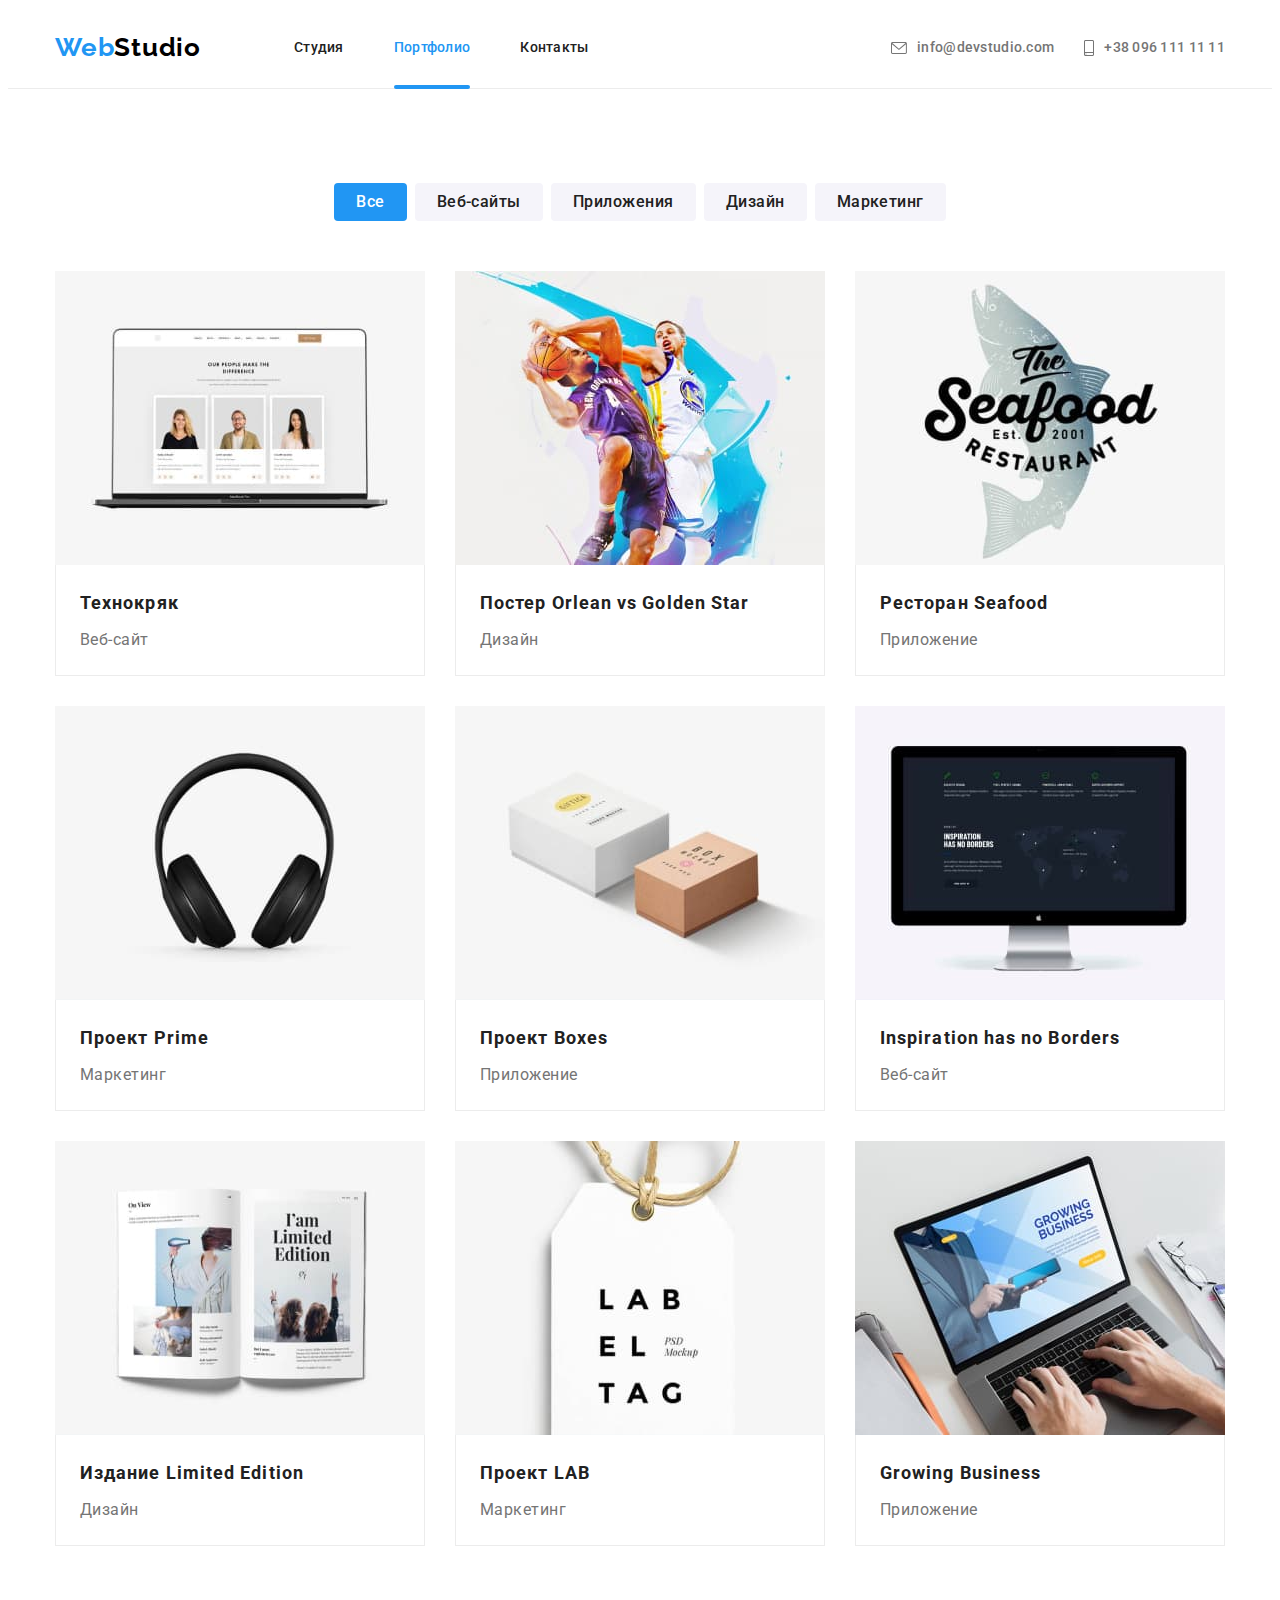
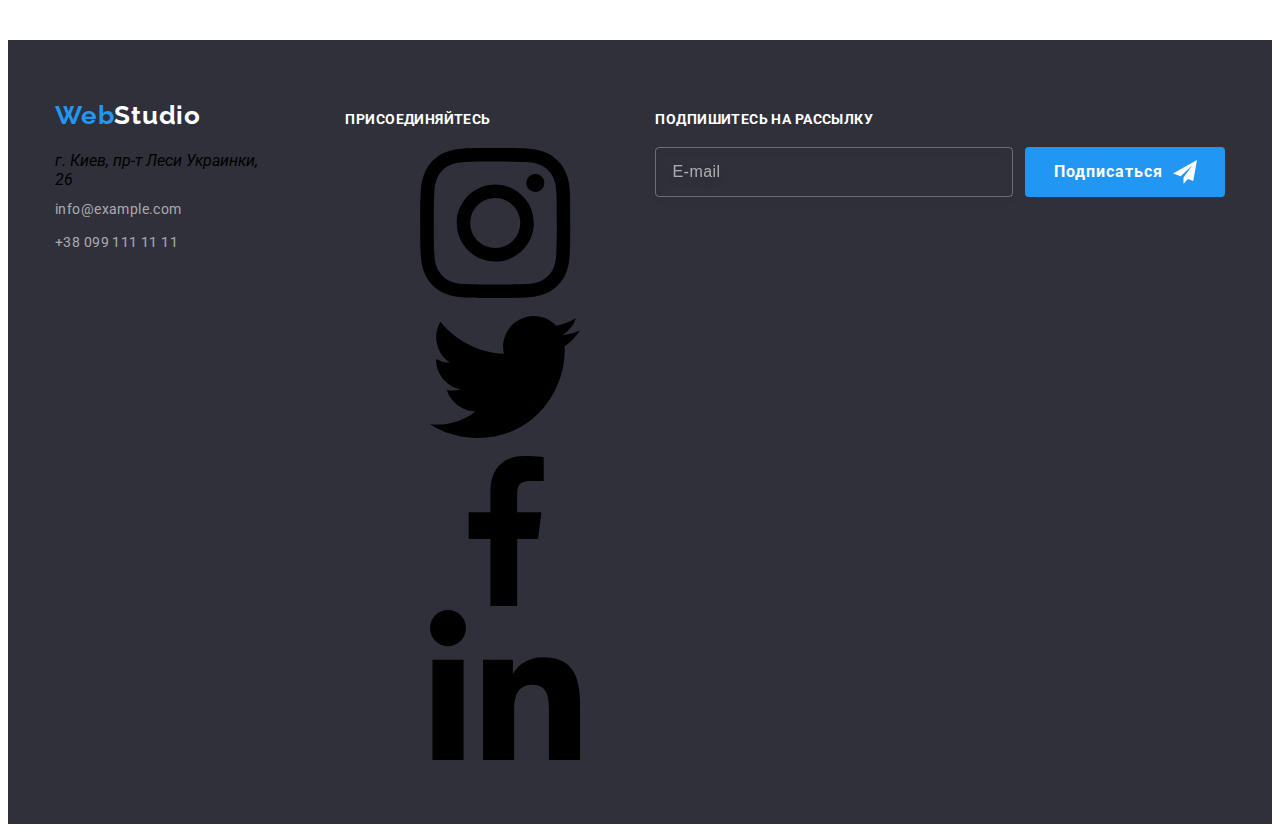
==== portfolio.html @ a03a76de "розбито cssпо структурі та добавлено &" ====
<!DOCTYPE html>
<html lang="ru">

<head>
    <meta charset="UTF-8">
    <meta http-equiv="X-UA-Compatible" content="IE=edge">
    <meta name="viewport" content="width=device-width, initial-scale=1.0">
    <title>WebStudio</title>
    <link rel="preconnect" href="https://fonts.gstatic.com">
    <link
        href="https://fonts.googleapis.com/css2?family=Raleway:wght@700&family=Roboto:wght@400;500;700;900&display=swap"
        rel="stylesheet">
    <link rel="stylesheet" href="https://cdnjs.cloudflare.com/ajax/libs/modern-normalize/1.1.0/modern-normalize.min.css"
        integrity="sha512-wpPYUAdjBVSE4KJnH1VR1HeZfpl1ub8YT/NKx4PuQ5NmX2tKuGu6U/JRp5y+Y8XG2tV+wKQpNHVUX03MfMFn9Q=="
        crossorigin="anonymous" referrerpolicy="no-referrer"/>
    <link rel="stylesheet" href="./css/main.min.css">
</head>

<body>
    <!--HEADER-->
    <header class="header">
        <div class="container header-container">
            <nav class="navigation">
                <a class="link logo" lang="en" href=./ > <span class="link logo-web">Web</span>Studio</a>
                <ul class="list menu">
                    <li class="menu-item">
                        <a class="link menu-link " href="./index.html">Студия</a>
                    </li>
                    <li class="menu-item">
                        <a class="link menu-link current" href="">Портфолио</a>
                    </li>
                    <li class="menu-item">
                        <a class="link menu-link" href="">Контакты</a>
                    </li>
                </ul>
            </nav>
            <ul class="list contacts">
                <li class="contact-item">
                    <a class="link contact-link" href="mailto:info@devstudio.com"> <svg class="email-icon">
                            <use href="./images/sprite.svg.svg#icon-envelope"></use>
                        </svg> info@devstudio.com</a>
                </li>

                <li class="contact-item"><a class="link contact-link" href="tel:+380961111111"> <svg class="tell-icon">
                            <use href="./images/sprite.svg.svg#icon-smartphone"></use>
                        </svg>+38 096 111 11 11</a>
                </li>
            </ul>
        </div>
    </header>
    <main>
        <!--our works-->
        <section class="our-works">
            <div class="container">
                <h1 class="visually-hidden">Портфолио</h1>
                <ul class="list button-list">
                    <li class="button-item"><button class="btn filter-button current" type="button">Все</button></li>
                    <li class="button-item"><button class="btn filter-button" type="button">Веб-сайты</button></li>
                    <li class="button-item"><button class="btn filter-button" type="button">Приложения</button></li>
                    <li class="button-item"><button class="btn filter-button" type="button">Дизайн</button></li>
                    <li class="button-item"><button class="btn filter-button" type="button">Маркетинг</button></li>
                </ul>
                <ul class="list projects-list">
                    <li class="projects-item">
                        <a class="link projects-link" href="#">
                            <div class="projects-img-overlay-box">
                            <img class="link projects-icon"
                                src="./images/portfolio/img.jpg" alt="веб сайт" width="370" height="294">
                                <p class="overlay">Технокряк это современная площадка распространения коронавируса. Компании используют эту платформу для цифрового шпионажа и атак на защищённые сервера конкурентов.</p>
                                </div>
                            <div class="projects-title-type">
                                <h3 class="projects-title">Технокряк</h3>
                                <p class="type-projects">Веб-сайт</p>
                            </div>
                        </a>
                    </li>
                    <li class="projects-item">
                        <a class="link projects-link" href="">
                            <div class="projects-img-overlay-box">
                            <img class="projects-icon"
                                src="./images/portfolio/img-1.jpg" alt="постер баскитболисты" width="370" height="294">
                                <p class="overlay">Технокряк это современная площадка распространения коронавируса. Компании используют эту платформу для цифрового шпионажа и атак на защищённые сервера конкурентов.</p>
                                </div>
                            <div class="projects-title-type">
                                <h3 class="projects-title">Постер <span class="projects-title" lang="en">Orlean vs
                                        Golden
                                        Star</span></h3>
                                <p class="type-projects">Дизайн</p>
                            </div>
                        </a>
                    </li>
                    <li class="projects-item">
                        <a class="link projects-link" href="">
                            <div class="projects-img-overlay-box">
                            <img class="projects-icon"
                                src="./images/portfolio/img-2.jpg" alt="приложение ресторан" width="370" height="294">
                                <p class="overlay">Технокряк это современная площадка распространения коронавируса. Компании используют эту платформу для цифрового шпионажа и атак на защищённые сервера конкурентов.</p>
                                </div>
                            <div class="projects-title-type">
                                <h3 class="projects-title">Ресторан <span class="projects-title"
                                        lang="en">Seafood</span> </h3>
                                <p class="type-projects">Приложение</p>
                            </div>
                        </a>
                    </li>
                    <li class="projects-item">
                        <a class="link projects-link" href="">
                            <div class="projects-img-overlay-box">
                            <img class="projects-icon"
                                src="./images/portfolio/img-3.jpg" alt="наушники" width="370" height="294">
                                <p class="overlay">Технокряк это современная площадка распространения коронавируса. Компании используют эту платформу для цифрового шпионажа и атак на защищённые сервера конкурентов.</p>
                                </div>
                            <div class="projects-title-type">
                                <h3 class="projects-title">Проект <span class="projects-title" lang="en">Prime</span>
                                </h3>
                                <p class="type-projects">Маркетинг</p>
                            </div>
                        </a>
                    </li>
                    <li class="projects-item">
                        <a class="link projects-link" href="">
                            <div class="projects-img-overlay-box">
                            <img class="projects-icon"
                                src="./images/portfolio/img-4.jpg" alt="коробки" width="370" height="294">
                                <p class="overlay">Технокряк это современная площадка распространения коронавируса. Компании используют эту платформу для цифрового шпионажа и атак на защищённые сервера конкурентов.</p>
                                </div>
                            <div class="projects-title-type">
                                <h3 class="projects-title">Проект <span class="projects-title" lang="en">Boxes</span>
                                </h3>
                                <p class="type-projects">Приложение</p>
                            </div>
                        </a>
                    </li>
                    <li class="projects-item">
                        <a class="link projects-link" href="">
                            <div class="projects-img-overlay-box">
                            <img class="projects-icon"
                                src="./images/portfolio/img-5.jpg" alt="монитор" width="370" height="294">
                                <p class="overlay">Технокряк это современная площадка распространения коронавируса. Компании используют эту платформу для цифрового шпионажа и атак на защищённые сервера конкурентов.</p>
                                </div>
                            <div class="projects-title-type">
                                <h3 class="projects-title" lang="en">Inspiration has no Borders</h3>
                                <p class="type-projects">Веб-сайт</p>
                            </div>
                        </a>
                    </li>
                    <li class="projects-item">
                        <a class="link projects-link" href="">
                            <div class="projects-img-overlay-box">
                            <img class="projects-icon"
                                src="./images/portfolio/img-6.jpg" alt="журнал" width="370" height="294">
                                <p class="overlay">Технокряк это современная площадка распространения коронавируса. Компании используют эту платформу для цифрового шпионажа и атак на защищённые сервера конкурентов.</p>
                                </div>
                            <div class="projects-title-type">
                                <h3 class="projects-title">Издание <span class="projects-title" lang="en">Limited
                                        Edition</span>
                                </h3>
                                <p class="type-projects">Дизайн</p>
                            </div>
                        </a>
                    </li>
                    <li class="projects-item">
                        <a class="link projects-link" href="">
                            <div class="projects-img-overlay-box">
                            <img class="projects-icon"
                                src="./images/portfolio/img-7.jpg" alt="етикетка" width="370" height="294">
                                <p class="overlay">Технокряк это современная площадка распространения коронавируса. Компании используют эту платформу для цифрового шпионажа и атак на защищённые сервера конкурентов.</p>
                                </div>
                            <div class="projects-title-type">
                                <h3 class="projects-title">Проект <span class="projects-title" lang="en">LAB</span>
                                </h3>
                                <p class="type-projects">Маркетинг</p>
                            </div>
                        </a>
                    </li>
                    <li class="projects-item">
                        <a class="link projects-link" href="">
                            <div class="projects-img-overlay-box">
                            <img class="projects-icon"
                                src="./images/portfolio/img-8.jpg" alt="ноутбук" width="370" height="294">
                                <p class="overlay">Технокряк это современная площадка распространения коронавируса. Компании используют эту платформу для цифрового шпионажа и атак на защищённые сервера конкурентов.</p>
                                </div>
                            <div class="projects-title-type">
                                <h3 class="projects-title" lang="en">Growing Business</h3>
                                <p class="type-projects">Приложение</p>
                            </div>
                        </a>
                    </li>
                </ul>
            </div>
        </section>
    </main>
    <!--FOOTER-->
    <footer class="footer">
        <div class="container">
            <div class="footer-container">
                <div class="box-logo-address">
                    <a class="link logo-footer" lang="en" href=./ ><span
                        class="link logo-footer-web">Web</span>Studio</a>
                    <address class="contact-footer">
                        <ul class="list contact-footer-list">
                            <li class="contact-footer-item"><a class="link address"
                                    href="https://goo.gl/maps/kVChNp43UKmJPotz6" target="_blank"
                                    rel="noopener noreferrer">г. Киев,
                                    пр-т Леси Украинки, 26</a></li>
                            <li class="contact-footer-item"><a class="link contact-footer-link"
                                    href="mailto:info@example.com">info@example.com</a></li>
                            <li class="contact-footer-item"><a class="link contact-footer-link"
                                    href="tel:+380991111111">+38
                                    099
                                    111
                                    11 11</a></li>
                        </ul>
                    </address>
                </div>
                <div class="box-social-link">
                    <p class="social-footer-title">присоединяйтесь</p>
                    <ul class="list social-list-footer">
                        <li class="social-item-footer">
                            <a href="" class="social-list-link-footer">
                                <svg class="social-list-icon-footer">
                                    <use href="./images/sprite.svg.svg#icon-instagram"></use>
                                </svg>
                            </a>
                        </li>
                        <li class="social-item-footer">
                            <a href="" class="social-list-link-footer">
                                <svg class="social-list-icon-footer">
                                    <use href="./images/sprite.svg.svg#icon-twitter"></use>
                                </svg>
                            </a>
                        </li>
                        <li class="social-item-footer">
                            <a href="" class="social-list-link-footer">
                                <svg class="social-list-icon-footer">
                                    <use href="./images/sprite.svg.svg#icon-facebook"></use>
                                </svg>
                            </a>
                        </li>
                        <li class="social-item-footer">
                            <a href="" class="social-list-link-footer">
                                <svg class="social-list-icon-footer">
                                    <use href="./images/sprite.svg.svg#icon-linkedin"></use>
                                </svg>
                            </a>
                        </li>
                    </ul>
                </div>
                <form action="#" class="form-footer">
                    <p class="form-head-footer">Подпишитесь на рассылку</p>
                    <span class="input-button-box">
                        <input type="email" class="form-input-footer" name="user-email" placeholder="E-mail" required>
                        <button type="submit" class="btn modal-btn footer-btn">Подписаться
                            <svg class="form-footer-icon">
                                <use href="./images/sprite.svg.svg#icon-button-footer"></use>
                            </svg>
                        </button>
                    </span>
                </form>
            </div>
        </div>
    </footer>
</body>

</html>
---- css/main.min.css ----
:root{--main-font: 'Roboto', sans-serif;--secondary-font: 'Raleway', sans-serif;--accent-color: #2196f3;--secondary-color: #ffffff;--tertiary-color: #000;--quaternary-color: #212121;--fifth-color: #757575;--sixth-color: #2f303a;--seventh-color: #188ce8;--ninth-color: #ececec;--tenth-color: #f5f4fa;--eleventh-color: #afb1b8}.visually-hidden{position:absolute !important;clip:rect(1px 1px 1px 1px);clip:rect(1px, 1px, 1px, 1px);padding:0 !important;border:0 !important;height:1px !important;width:1px !important;overflow:hidden}html{box-sizing:border-box}*,*::after,*::before{box-sizing:inherit}h1,h2,h3,h4,h5,h6,p{margin-top:0;margin-bottom:0}img{display:block;max-width:100%;height:auto}.list{list-style:none;padding-left:0;margin:0}.link{text-decoration:none;color:inherit}body{font-family:var(--main-font)}.btn{display:block;font-family:inherit;border:none;background-color:transparent;cursor:pointer;color:inherit}.container{width:1200px;margin:0 auto;padding-left:15px;padding-right:15px}.section-title{margin-bottom:50px;font-weight:bold;font-size:36px;line-height:1.17;text-align:center;letter-spacing:0.03em;color:var(--quaternary-color)}.modal-btn{padding:10px 32px 10px 32px;margin-left:auto;margin-right:auto;font-weight:bold;font-size:16px;line-height:1.88;letter-spacing:0.06em;color:var(--secondary-color);background-color:var(--accent-color);border-radius:4px;transition:background-color 250ms cubic-bezier(0.4, 0, 0.2, 1),box-shadow 250ms cubic-bezier(0.4, 0, 0.2, 1)}.modal-btn:hover,.modal-btn:focus{background:var(--seventh-color);box-shadow:0px 4px 4px rgba(0,0,0,0.15)}.social-list-icon{width:20px;height:20px}.social-list-link{display:flex;align-items:center;justify-content:center;width:44px;height:44px;border-radius:50%;background-color:var(--secondary-color);fill:var(--eleventh-color);transition:fill 250ms cubic-bezier(0.4, 0, 0.2, 1),background-color 250ms cubic-bezier(0.4, 0, 0.2, 1)}.social-list-link:hover,.social-list-link:focus{fill:var(--secondary-color);background-color:var(--accent-color)}.social-list-link.social-list-link-footer{background:rgba(255,255,255,0.1);fill:var(--secondary-color);transition:color 250ms cubic-bezier(0.4, 0, 0.2, 1),background-color 250ms cubic-bezier(0.4, 0, 0.2, 1)}.social-list-link.social-list-link-footer:hover,.social-list-link.social-list-link-footer:focus{background-color:var(--accent-color)}.social-list{display:flex;justify-content:space-between}.backdrop{position:fixed;left:0;top:0;width:100vw;height:100vh;background:rgba(0,0,0,0.2);transition:opacity 500ms linear, visibility 500ms linear}.is-hidden{opacity:0;visibility:hidden;pointer-events:none}.modal-window{position:absolute;left:50%;top:50%;width:528px;height:581px;background:var(--secondary-color);box-shadow:0px 1px 3px rgba(0,0,0,0.12),0px 1px 1px rgba(0,0,0,0.14),0px 2px 1px rgba(0,0,0,0.2);border-radius:4px;transform:translate(-50%, -50%);padding:40px}.close-btn-icon{width:18px;height:18px}.close-btn{position:absolute;top:8px;right:8px;display:flex;align-items:center;justify-content:center;width:30px;height:30px;border-radius:50%;background:var(--secondary-color);border:1px solid rgba(0,0,0,0.1);cursor:pointer;padding:0}.modal-form{display:flex;flex-direction:column}.modal-form-head{font-weight:bold;font-size:20px;line-height:1.15;text-align:center;letter-spacing:0.03em;color:var(--quaternary-color);margin-bottom:12px}.modal-form-input{width:100%;height:40px;border:1px solid rgba(33,33,33,0.2);border-radius:4px;padding-left:42px;transition:border-color 250ms cubic-bezier(0.4, 0, 0.2, 1)}.modal-form-input:focus{outline:none;border-color:var(--accent-color)}.modal-form-field{font-weight:normal;font-size:12px;line-height:1.166;letter-spacing:0.01em;color:var(--fifth-color);margin-bottom:10px}.modal-form-icon{position:absolute;top:50%;left:12px;display:block;width:18px;height:18px;transform:translateY(-50%);transition:fill 250ms cubic-bezier(0.4, 0, 0.2, 1)}.modal-form-input:focus+.modal-form-icon{fill:var(--accent-color)}.modal-form-input-box{display:block;position:relative;margin-top:4px}.modal-form-message{width:100%;height:120px;margin-top:4px;margin-bottom:10px;border:1px solid rgba(33,33,33,0.2);border-radius:4px;padding:12px 16px;resize:none;transition:border-color 250ms cubic-bezier(0.4, 0, 0.2, 1)}.modal-form-message:focus{outline:none;border-color:var(--accent-color)}.modal-form-message::placeholder{font-weight:normal;font-size:12px;line-height:1.166;letter-spacing:0.01em;color:rgba(117,117,117,0.5)}.modal-form-checkbox-label{font-weight:normal;font-size:14px;line-height:1.714;letter-spacing:0.03em;color:var(--fifth-color);display:flex;align-items:center;justify-content:center}.modal-form-checkbox-label::before{display:block;content:'';width:16px;height:15px;border:2px solid var(--quaternary-color);cursor:pointer;border-radius:3px;margin-right:9px}.modal-form-checkbox:checked+.modal-form-checkbox-label::before{background-image:url(../images/modal-form/icon-check.jpg);background-size:cover;border:none}.modal-form-checkbox:focus+.modal-form-checkbox-label::before{border-color:var(--accent-color)}.modal-form-label-link{color:var(--accent-color)}.modal-btn.form{padding:10px 55px 10px 56px;margin-top:30px}.header{background-color:var(--secondary-color);border-bottom:1px solid var(--ninth-color)}.header-container{display:flex;align-items:center}.navigation{display:flex;align-items:center}.menu{display:flex;align-items:center}.contacts{display:flex;align-items:center;margin-left:auto}.logo{padding-top:24px;padding-bottom:25px;margin-right:93px;font-family:var(--secondary-font);font-weight:bold;font-size:26px;line-height:1.19;letter-spacing:0.03em;color:var(--tertiary-color);transition:color 250ms cubic-bezier(0.4, 0, 0.2, 1)}.logo:hover,.logo:focus{color:var(--accent-color)}.logo-web{color:var(--accent-color)}.menu-item:not(:first-child){margin-left:50px}.contact-item:not(:first-child){margin-left:30px}.menu-link,.contact-link{display:flex;align-items:center;padding-top:32px;padding-bottom:32px;font-weight:500;font-size:14px;line-height:1.14;letter-spacing:0.02em;color:var(--quaternary-color);position:relative;transition:color 250ms cubic-bezier(0.4, 0, 0.2, 1),fill 250ms cubic-bezier(0.4, 0, 0.2, 1)}.menu-link:hover,.menu-link:focus,.contact-link:hover,.contact-link:focus{color:var(--accent-color);fill:var(--accent-color)}.menu-link.current,.contact-link.current{color:var(--accent-color)}.menu-link.current::after,.contact-link.current::after{display:block;position:absolute;left:0;bottom:-1px;content:'';width:100%;height:4px;background:var(--accent-color);border-radius:2px}.contact-link{color:var(--fifth-color);fill:var(--fifth-color)}.email-icon{width:16px;height:12px;margin-right:10px}.tell-icon{width:10px;height:16px;margin-right:10px}.hero{background-image:linear-gradient(rgba(47,48,58,0.4), rgba(47,48,58,0.4)),url(../images/hero/bg.jpg);background-size:cover;background-color:var(--sixth-color);padding-top:200px;padding-bottom:200px}.hero .container{width:696px;margin:0 auto}.hero-title{margin-bottom:30px;font-weight:900;font-size:44px;line-height:1.36;text-align:center;letter-spacing:0.06em;text-transform:uppercase;color:var(--secondary-color)}.advantages{background-color:var(--secondary-color);padding-top:94px;padding-bottom:47px}.advantages-list{display:flex}.advantages-item{flex-basis:calc((100%-3 * 30px) / 4)}.advantages-item:not(:first-child){margin-left:30px}.advantages-icon{width:70px;height:70px}.advantages-box-icon{width:270px;height:120px;display:flex;align-items:center;justify-content:center;background:var(--tenth-color);border-radius:4px;margin-bottom:30px}.title-description{margin-bottom:10px;font-weight:bold;font-size:14px;line-height:1.14;letter-spacing:0.03em;text-transform:uppercase;color:var(--quaternary-color)}.description{font-weight:normal;font-size:14px;line-height:1.71;letter-spacing:0.03em;color:var(--fifth-color)}.about{background-color:var(--secondary-color);padding-top:47px;padding-bottom:47px}.about-list{display:flex}.about-item{flex-basis:calc((100%-2 * 30px) / 3);position:relative}.about-item:not(:first-child){margin-left:30px}.about-img-title{font-weight:bold;font-size:14px;line-height:1.14;text-align:center;letter-spacing:0.03em;text-transform:uppercase;color:var(--secondary-color)}.about-img-box{position:absolute;left:0;bottom:0;width:100%;height:70px;background:rgba(47,48,58,0.8);display:flex;align-items:center;justify-content:center}.team{padding-top:47px;padding-bottom:47px;background-color:var(--tenth-color)}.team-list{display:flex}.team-item{flex-basis:calc((100%-3 * 30px) / 4);box-shadow:0px 1px 3px rgba(0,0,0,0.12),0px 1px 1px rgba(0,0,0,0.14),0px 2px 1px rgba(0,0,0,0.2);border-radius:0px 0px 4px 4px}.team-item:not(:first-child){margin-left:30px}.team-name-position{background-color:var(--secondary-color);padding:30px 32px 30px 32px;text-align:center;border-radius:0px 0px 4px 4px}.title-team-name{margin-bottom:10px;font-style:normal;font-weight:500;font-size:16px;line-height:1.19;letter-spacing:0.03em;color:var(--quaternary-color)}.team-position{font-weight:normal;font-size:16px;line-height:1.19;letter-spacing:0.03em;color:var(--fifth-color);margin-bottom:16px}.regular-customers{padding-top:47px;padding-bottom:94px;background-color:var(--secondary-color)}.regular-customers-list{display:flex}.regular-customers-icon{width:106px;height:60px}.regular-customers-item{flex-basis:calc((100%-5 * 30px) / 6)}.regular-customers-item:not(:first-child){margin-left:30px}.regular-customers-link{display:flex;align-items:center;justify-content:center;width:170px;height:92px;border-radius:4px;border:1px solid var(--eleventh-color);fill:var(--eleventh-color);transition:fill 250ms cubic-bezier(0.4, 0, 0.2, 1),border 250ms cubic-bezier(0.4, 0, 0.2, 1)}.regular-customers-link:hover,.regular-customers-link:focus{border:1px solid var(--accent-color);fill:var(--accent-color)}.footer{background-color:var(--sixth-color);padding-top:60px;padding-bottom:60px}.logo-footer{font-family:var(--secondary-font);font-weight:bold;font-size:26px;line-height:1.19;letter-spacing:0.03em;color:var(--secondary-color);transition:color 250ms cubic-bezier(0.4, 0, 0.2, 1)}.logo-footer:hover,.logo-footer:focus{color:var(--accent-color)}.logo-footer-web{color:var(--accent-color)}.contact-footer{margin-top:20px}.contact-footer-item:not(:first-child){margin-top:9px}.contact-footer-link{font-style:normal;font-weight:normal;font-size:14px;line-height:1.71;letter-spacing:0.03em;color:rgba(255,255,255,0.6);transition:color 250ms cubic-bezier(0.4, 0, 0.2, 1)}.contact-footer-link:hover,.contact-footer-link:focus{color:var(--accent-color)}.contact-footer-link.address{color:var(--secondary-color)}.contact-footer-link.address:hover,.contact-footer-link.address:focus{color:var(--accent-color)}.social-footer-title{font-style:normal;font-weight:bold;font-size:14px;line-height:1.14;letter-spacing:0.03em;text-transform:uppercase;color:var(--secondary-color);margin-bottom:20px}.footer-container{display:flex;align-items:baseline}.box-social-link{margin-left:70px}.social-item-footer:not(:first-child){margin-left:10px}.form-footer{margin-left:auto}.input-button-box{display:flex;align-items:center;justify-content:center;margin-top:20px}.form-head-footer{font-weight:bold;font-size:14px;line-height:1.142;letter-spacing:0.03em;text-transform:uppercase;color:var(--secondary-color)}.form-input-footer{width:358px;height:50px;background-color:transparent;border:1px solid rgba(255,255,255,0.3);filter:drop-shadow(0px 4px 4px rgba(0,0,0,0.15));border-radius:4px;color:var(--secondary-color);padding-left:16px}.form-input-footer::placeholder{font-weight:400;font-size:16px;line-height:1.25;letter-spacing:0.03em;color:rgba(255,255,255,0.6)}.modal-btn.footer-btn{display:flex;align-items:center;justify-content:center;padding:10px 28px 10px 29px;margin-left:12px}.form-footer-icon{width:24px;height:24px;margin-left:10px}.our-works{padding-top:94px;padding-bottom:94px;background-color:var(--secondary-color)}.button-list{display:flex;justify-content:center;margin-bottom:50px}.button-item:not(:first-child){margin-left:8px}.filter-button{padding:6px 22px;font-style:normal;font-weight:500;font-size:16px;line-height:1.625;letter-spacing:0.03em;color:var(--quaternary-color);background-color:var(--tenth-color);border-radius:4px;transition:color 250ms cubic-bezier(0.4, 0, 0.2, 1),background-color 250ms cubic-bezier(0.4, 0, 0.2, 1),box-shadow 250ms cubic-bezier(0.4, 0, 0.2, 1)}.filter-button:hover,.filter-button:focus{background-color:var(--accent-color);color:var(--secondary-color);cursor:pointer;box-shadow:0px 3px 1px rgba(0,0,0,0.1),0px 1px 2px rgba(0,0,0,0.08),0px 2px 2px rgba(0,0,0,0.12)}.filter-button.current{background-color:var(--accent-color);color:var(--secondary-color)}.projects-list{display:flex;flex-wrap:wrap;margin-top:-30px;margin-left:-30px}.projects-item{margin-top:30px;margin-left:30px;flex-basis:calc((100% - 3 * 30px) / 3)}.projects-link{display:block}.projects-link:hover,.projects-link:focus{box-shadow:0px 1px 1px rgba(0,0,0,0.12),0px 4px 4px rgba(0,0,0,0.06),1px 4px 6px rgba(0,0,0,0.16)}.projects-title-type{padding:20px 24px;border-left:1px solid var(--ninth-color);border-right:1px solid var(--ninth-color);border-bottom:1px solid var(--ninth-color)}.projects-title{margin-bottom:4px;font-weight:bold;font-size:18px;line-height:2;letter-spacing:0.06em;color:var(--quaternary-color)}.type-projects{font-weight:normal;font-size:16px;line-height:1.88;letter-spacing:0.03em;color:var(--fifth-color)}.projects-img-overlay-box{position:relative;overflow:hidden}.overlay{position:absolute;top:0;left:0;width:100%;height:100%;font-weight:normal;font-size:18px;line-height:1.555;letter-spacing:0.03em;color:var(--secondary-color);padding:63px 24px 63px 24px;background:rgba(33,150,243,0.9);overflow:auto;transform:translateY(100%);transition:transform 250ms cubic-bezier(0.4, 0, 0.2, 1)}.projects-link:hover .overlay,.projects-link:focus .overlay{transform:translateY(0%)}
/*# sourceMappingURL=main.min.css.map */
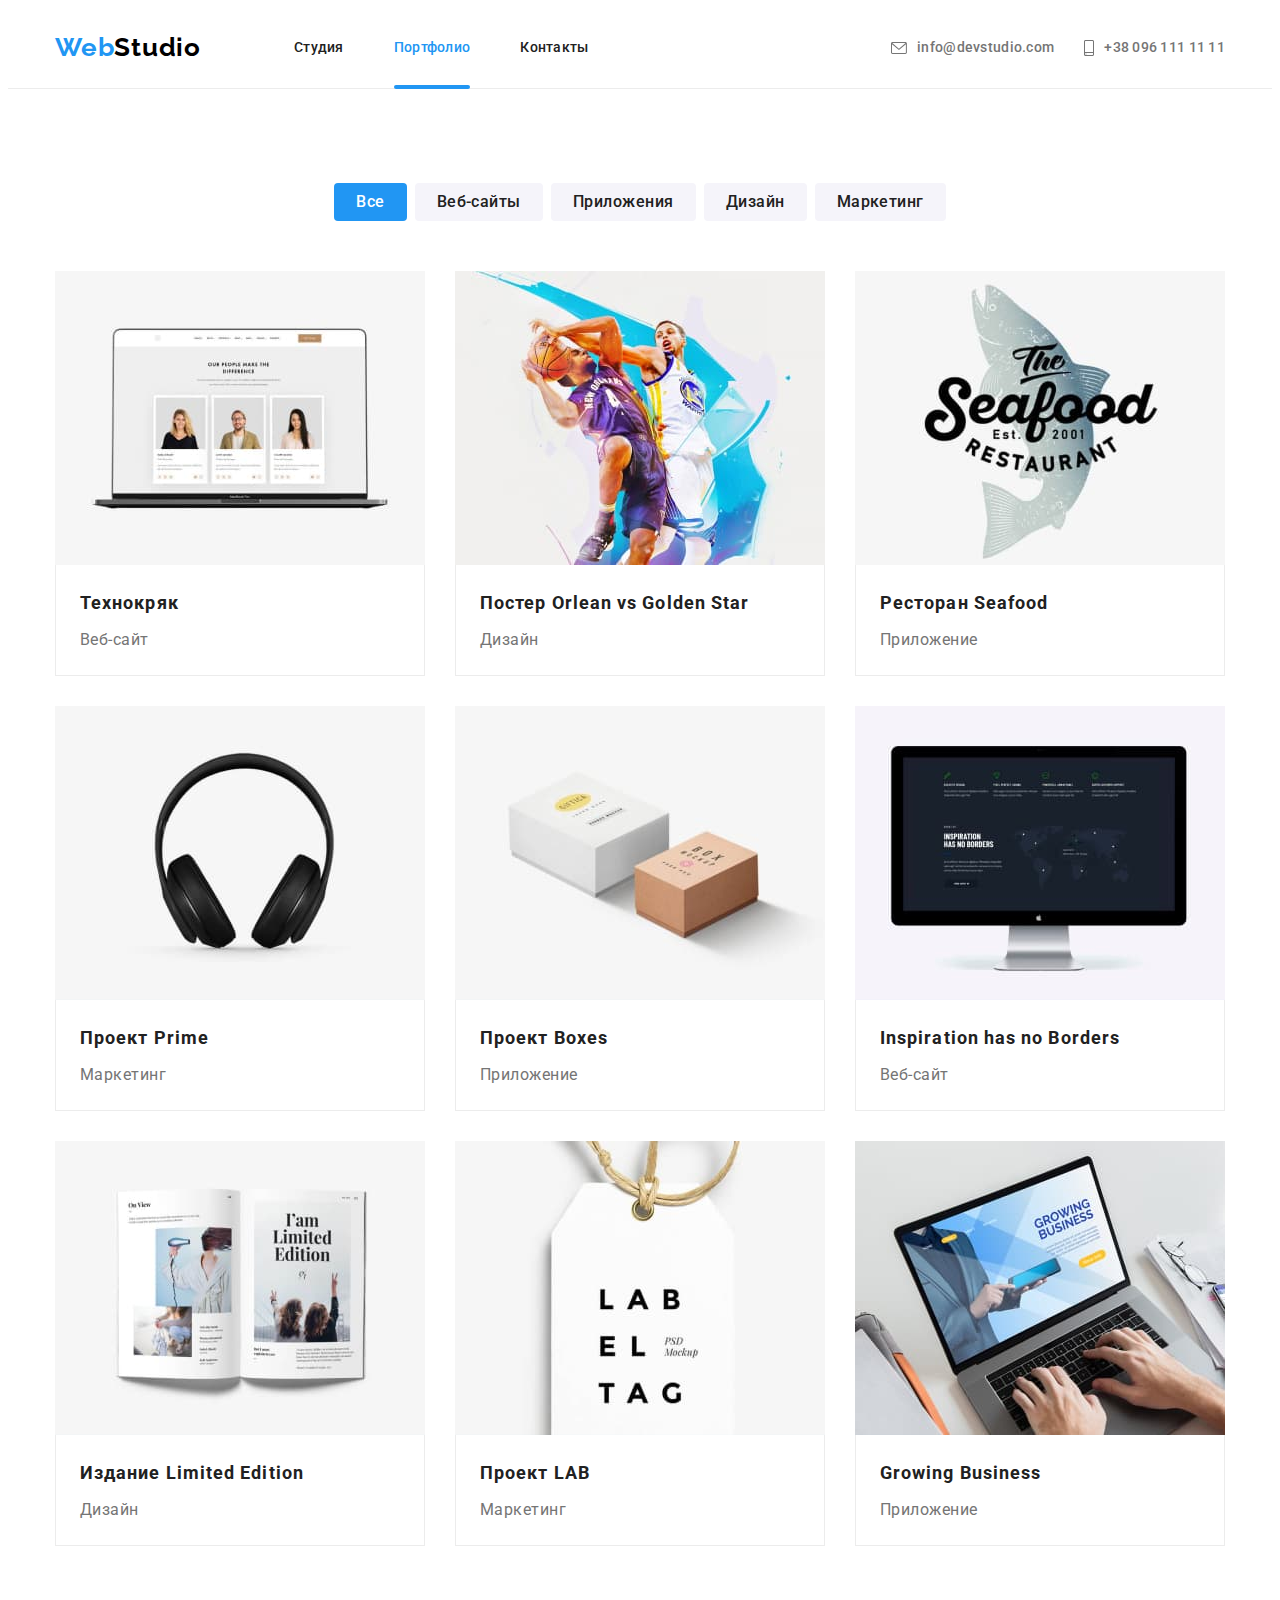
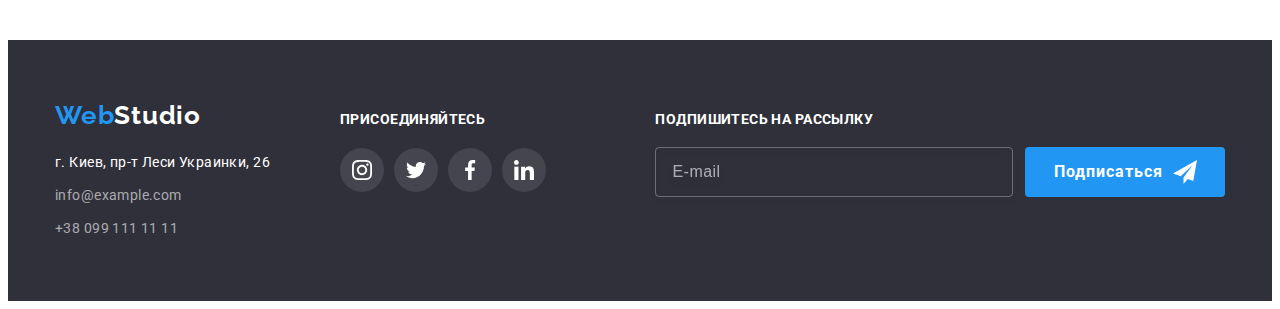
==== commit 535b931b: "Створено структуру sass та та частину коду переписано по БЕМ" ====
--- a/portfolio.html
+++ b/portfolio.html
@@ -21,27 +21,27 @@
     <header class="header">
         <div class="container header-container">
             <nav class="navigation">
-                <a class="link logo" lang="en" href=./ > <span class="link logo-web">Web</span>Studio</a>
+                <a class="link logo header__logo" lang="en" href=./><span class="link logo__web">Web</span>Studio</a>
                 <ul class="list menu">
-                    <li class="menu-item">
-                        <a class="link menu-link " href="./index.html">Студия</a>
-                    </li>
-                    <li class="menu-item">
-                        <a class="link menu-link current" href="">Портфолио</a>
-                    </li>
-                    <li class="menu-item">
-                        <a class="link menu-link" href="">Контакты</a>
+                    <li class="menu__item">
+                        <a class="link menu__link" href="./index.html">Студия</a>
+                    </li>
+                    <li class="menu__item">
+                        <a class="link menu__link current" href="">Портфолио</a>
+                    </li>
+                    <li class="menu__item">
+                        <a class="link menu__link" href="">Контакты</a>
                     </li>
                 </ul>
             </nav>
             <ul class="list contacts">
-                <li class="contact-item">
-                    <a class="link contact-link" href="mailto:info@devstudio.com"> <svg class="email-icon">
+                <li class="contact__item">
+                    <a class="link contact__link" href="mailto:info@devstudio.com"> <svg class="email__icon">
                             <use href="./images/sprite.svg.svg#icon-envelope"></use>
                         </svg> info@devstudio.com</a>
                 </li>
-
-                <li class="contact-item"><a class="link contact-link" href="tel:+380961111111"> <svg class="tell-icon">
+    
+                <li class="contact__item"><a class="link contact__link" href="tel:+380961111111"> <svg class="tell__icon">
                             <use href="./images/sprite.svg.svg#icon-smartphone"></use>
                         </svg>+38 096 111 11 11</a>
                 </li>
@@ -195,19 +195,17 @@
         <div class="container">
             <div class="footer-container">
                 <div class="box-logo-address">
-                    <a class="link logo-footer" lang="en" href=./ ><span
-                        class="link logo-footer-web">Web</span>Studio</a>
+                    <a class="link logo-footer" lang="en" href=./><span class="link logo-footer__web">Web</span>Studio</a>
                     <address class="contact-footer">
-                        <ul class="list contact-footer-list">
-                            <li class="contact-footer-item"><a class="link address"
+                        <ul class="list contact-footer__list">
+                            <li class="contact-footer__item"><a class="link contact-footer__link address"
                                     href="https://goo.gl/maps/kVChNp43UKmJPotz6" target="_blank"
                                     rel="noopener noreferrer">г. Киев,
                                     пр-т Леси Украинки, 26</a></li>
-                            <li class="contact-footer-item"><a class="link contact-footer-link"
+                            <li class="contact-footer__item"><a class="link contact-footer__link"
                                     href="mailto:info@example.com">info@example.com</a></li>
-                            <li class="contact-footer-item"><a class="link contact-footer-link"
-                                    href="tel:+380991111111">+38
-                                    099
+                            <li class="contact-footer__item"><a class="link contact-footer__link"
+                                    href="tel:+380991111111">+38 099
                                     111
                                     11 11</a></li>
                         </ul>
@@ -215,31 +213,31 @@
                 </div>
                 <div class="box-social-link">
                     <p class="social-footer-title">присоединяйтесь</p>
-                    <ul class="list social-list-footer">
-                        <li class="social-item-footer">
-                            <a href="" class="social-list-link-footer">
-                                <svg class="social-list-icon-footer">
+                    <ul class="list social__list">
+                        <li class="social__item-footer">
+                            <a href="" class="social__list-link social-list-link-footer">
+                                <svg class="social__list-icon">
                                     <use href="./images/sprite.svg.svg#icon-instagram"></use>
                                 </svg>
                             </a>
                         </li>
-                        <li class="social-item-footer">
-                            <a href="" class="social-list-link-footer">
-                                <svg class="social-list-icon-footer">
+                        <li class="social__item-footer">
+                            <a href="" class="social__list-link social-list-link-footer">
+                                <svg class="social__list-icon">
                                     <use href="./images/sprite.svg.svg#icon-twitter"></use>
                                 </svg>
                             </a>
                         </li>
-                        <li class="social-item-footer">
-                            <a href="" class="social-list-link-footer">
-                                <svg class="social-list-icon-footer">
+                        <li class="social__item-footer">
+                            <a href="" class="social__list-link social-list-link-footer">
+                                <svg class="social__list-icon">
                                     <use href="./images/sprite.svg.svg#icon-facebook"></use>
                                 </svg>
                             </a>
                         </li>
-                        <li class="social-item-footer">
-                            <a href="" class="social-list-link-footer">
-                                <svg class="social-list-icon-footer">
+                        <li class="social__item-footer">
+                            <a href="" class="social__list-link social-list-link-footer">
+                                <svg class="social__list-icon">
                                     <use href="./images/sprite.svg.svg#icon-linkedin"></use>
                                 </svg>
                             </a>
@@ -247,11 +245,11 @@
                     </ul>
                 </div>
                 <form action="#" class="form-footer">
-                    <p class="form-head-footer">Подпишитесь на рассылку</p>
-                    <span class="input-button-box">
-                        <input type="email" class="form-input-footer" name="user-email" placeholder="E-mail" required>
+                    <p class="form__head-footer">Подпишитесь на рассылку</p>
+                    <span class="form__input-button-box">
+                        <input type="email" class="form__input-footer" name="user-email" placeholder="E-mail" required>
                         <button type="submit" class="btn modal-btn footer-btn">Подписаться
-                            <svg class="form-footer-icon">
+                            <svg class="form__footer-icon">
                                 <use href="./images/sprite.svg.svg#icon-button-footer"></use>
                             </svg>
                         </button>
--- a/css/main.min.css
+++ b/css/main.min.css
@@ -1,2 +1,2 @@
-:root{--main-font: 'Roboto', sans-serif;--secondary-font: 'Raleway', sans-serif;--accent-color: #2196f3;--secondary-color: #ffffff;--tertiary-color: #000;--quaternary-color: #212121;--fifth-color: #757575;--sixth-color: #2f303a;--seventh-color: #188ce8;--ninth-color: #ececec;--tenth-color: #f5f4fa;--eleventh-color: #afb1b8}.visually-hidden{position:absolute !important;clip:rect(1px 1px 1px 1px);clip:rect(1px, 1px, 1px, 1px);padding:0 !important;border:0 !important;height:1px !important;width:1px !important;overflow:hidden}html{box-sizing:border-box}*,*::after,*::before{box-sizing:inherit}h1,h2,h3,h4,h5,h6,p{margin-top:0;margin-bottom:0}img{display:block;max-width:100%;height:auto}.list{list-style:none;padding-left:0;margin:0}.link{text-decoration:none;color:inherit}body{font-family:var(--main-font)}.btn{display:block;font-family:inherit;border:none;background-color:transparent;cursor:pointer;color:inherit}.container{width:1200px;margin:0 auto;padding-left:15px;padding-right:15px}.section-title{margin-bottom:50px;font-weight:bold;font-size:36px;line-height:1.17;text-align:center;letter-spacing:0.03em;color:var(--quaternary-color)}.modal-btn{padding:10px 32px 10px 32px;margin-left:auto;margin-right:auto;font-weight:bold;font-size:16px;line-height:1.88;letter-spacing:0.06em;color:var(--secondary-color);background-color:var(--accent-color);border-radius:4px;transition:background-color 250ms cubic-bezier(0.4, 0, 0.2, 1),box-shadow 250ms cubic-bezier(0.4, 0, 0.2, 1)}.modal-btn:hover,.modal-btn:focus{background:var(--seventh-color);box-shadow:0px 4px 4px rgba(0,0,0,0.15)}.social-list-icon{width:20px;height:20px}.social-list-link{display:flex;align-items:center;justify-content:center;width:44px;height:44px;border-radius:50%;background-color:var(--secondary-color);fill:var(--eleventh-color);transition:fill 250ms cubic-bezier(0.4, 0, 0.2, 1),background-color 250ms cubic-bezier(0.4, 0, 0.2, 1)}.social-list-link:hover,.social-list-link:focus{fill:var(--secondary-color);background-color:var(--accent-color)}.social-list-link.social-list-link-footer{background:rgba(255,255,255,0.1);fill:var(--secondary-color);transition:color 250ms cubic-bezier(0.4, 0, 0.2, 1),background-color 250ms cubic-bezier(0.4, 0, 0.2, 1)}.social-list-link.social-list-link-footer:hover,.social-list-link.social-list-link-footer:focus{background-color:var(--accent-color)}.social-list{display:flex;justify-content:space-between}.backdrop{position:fixed;left:0;top:0;width:100vw;height:100vh;background:rgba(0,0,0,0.2);transition:opacity 500ms linear, visibility 500ms linear}.is-hidden{opacity:0;visibility:hidden;pointer-events:none}.modal-window{position:absolute;left:50%;top:50%;width:528px;height:581px;background:var(--secondary-color);box-shadow:0px 1px 3px rgba(0,0,0,0.12),0px 1px 1px rgba(0,0,0,0.14),0px 2px 1px rgba(0,0,0,0.2);border-radius:4px;transform:translate(-50%, -50%);padding:40px}.close-btn-icon{width:18px;height:18px}.close-btn{position:absolute;top:8px;right:8px;display:flex;align-items:center;justify-content:center;width:30px;height:30px;border-radius:50%;background:var(--secondary-color);border:1px solid rgba(0,0,0,0.1);cursor:pointer;padding:0}.modal-form{display:flex;flex-direction:column}.modal-form-head{font-weight:bold;font-size:20px;line-height:1.15;text-align:center;letter-spacing:0.03em;color:var(--quaternary-color);margin-bottom:12px}.modal-form-input{width:100%;height:40px;border:1px solid rgba(33,33,33,0.2);border-radius:4px;padding-left:42px;transition:border-color 250ms cubic-bezier(0.4, 0, 0.2, 1)}.modal-form-input:focus{outline:none;border-color:var(--accent-color)}.modal-form-field{font-weight:normal;font-size:12px;line-height:1.166;letter-spacing:0.01em;color:var(--fifth-color);margin-bottom:10px}.modal-form-icon{position:absolute;top:50%;left:12px;display:block;width:18px;height:18px;transform:translateY(-50%);transition:fill 250ms cubic-bezier(0.4, 0, 0.2, 1)}.modal-form-input:focus+.modal-form-icon{fill:var(--accent-color)}.modal-form-input-box{display:block;position:relative;margin-top:4px}.modal-form-message{width:100%;height:120px;margin-top:4px;margin-bottom:10px;border:1px solid rgba(33,33,33,0.2);border-radius:4px;padding:12px 16px;resize:none;transition:border-color 250ms cubic-bezier(0.4, 0, 0.2, 1)}.modal-form-message:focus{outline:none;border-color:var(--accent-color)}.modal-form-message::placeholder{font-weight:normal;font-size:12px;line-height:1.166;letter-spacing:0.01em;color:rgba(117,117,117,0.5)}.modal-form-checkbox-label{font-weight:normal;font-size:14px;line-height:1.714;letter-spacing:0.03em;color:var(--fifth-color);display:flex;align-items:center;justify-content:center}.modal-form-checkbox-label::before{display:block;content:'';width:16px;height:15px;border:2px solid var(--quaternary-color);cursor:pointer;border-radius:3px;margin-right:9px}.modal-form-checkbox:checked+.modal-form-checkbox-label::before{background-image:url(../images/modal-form/icon-check.jpg);background-size:cover;border:none}.modal-form-checkbox:focus+.modal-form-checkbox-label::before{border-color:var(--accent-color)}.modal-form-label-link{color:var(--accent-color)}.modal-btn.form{padding:10px 55px 10px 56px;margin-top:30px}.header{background-color:var(--secondary-color);border-bottom:1px solid var(--ninth-color)}.header-container{display:flex;align-items:center}.navigation{display:flex;align-items:center}.menu{display:flex;align-items:center}.contacts{display:flex;align-items:center;margin-left:auto}.logo{padding-top:24px;padding-bottom:25px;margin-right:93px;font-family:var(--secondary-font);font-weight:bold;font-size:26px;line-height:1.19;letter-spacing:0.03em;color:var(--tertiary-color);transition:color 250ms cubic-bezier(0.4, 0, 0.2, 1)}.logo:hover,.logo:focus{color:var(--accent-color)}.logo-web{color:var(--accent-color)}.menu-item:not(:first-child){margin-left:50px}.contact-item:not(:first-child){margin-left:30px}.menu-link,.contact-link{display:flex;align-items:center;padding-top:32px;padding-bottom:32px;font-weight:500;font-size:14px;line-height:1.14;letter-spacing:0.02em;color:var(--quaternary-color);position:relative;transition:color 250ms cubic-bezier(0.4, 0, 0.2, 1),fill 250ms cubic-bezier(0.4, 0, 0.2, 1)}.menu-link:hover,.menu-link:focus,.contact-link:hover,.contact-link:focus{color:var(--accent-color);fill:var(--accent-color)}.menu-link.current,.contact-link.current{color:var(--accent-color)}.menu-link.current::after,.contact-link.current::after{display:block;position:absolute;left:0;bottom:-1px;content:'';width:100%;height:4px;background:var(--accent-color);border-radius:2px}.contact-link{color:var(--fifth-color);fill:var(--fifth-color)}.email-icon{width:16px;height:12px;margin-right:10px}.tell-icon{width:10px;height:16px;margin-right:10px}.hero{background-image:linear-gradient(rgba(47,48,58,0.4), rgba(47,48,58,0.4)),url(../images/hero/bg.jpg);background-size:cover;background-color:var(--sixth-color);padding-top:200px;padding-bottom:200px}.hero .container{width:696px;margin:0 auto}.hero-title{margin-bottom:30px;font-weight:900;font-size:44px;line-height:1.36;text-align:center;letter-spacing:0.06em;text-transform:uppercase;color:var(--secondary-color)}.advantages{background-color:var(--secondary-color);padding-top:94px;padding-bottom:47px}.advantages-list{display:flex}.advantages-item{flex-basis:calc((100%-3 * 30px) / 4)}.advantages-item:not(:first-child){margin-left:30px}.advantages-icon{width:70px;height:70px}.advantages-box-icon{width:270px;height:120px;display:flex;align-items:center;justify-content:center;background:var(--tenth-color);border-radius:4px;margin-bottom:30px}.title-description{margin-bottom:10px;font-weight:bold;font-size:14px;line-height:1.14;letter-spacing:0.03em;text-transform:uppercase;color:var(--quaternary-color)}.description{font-weight:normal;font-size:14px;line-height:1.71;letter-spacing:0.03em;color:var(--fifth-color)}.about{background-color:var(--secondary-color);padding-top:47px;padding-bottom:47px}.about-list{display:flex}.about-item{flex-basis:calc((100%-2 * 30px) / 3);position:relative}.about-item:not(:first-child){margin-left:30px}.about-img-title{font-weight:bold;font-size:14px;line-height:1.14;text-align:center;letter-spacing:0.03em;text-transform:uppercase;color:var(--secondary-color)}.about-img-box{position:absolute;left:0;bottom:0;width:100%;height:70px;background:rgba(47,48,58,0.8);display:flex;align-items:center;justify-content:center}.team{padding-top:47px;padding-bottom:47px;background-color:var(--tenth-color)}.team-list{display:flex}.team-item{flex-basis:calc((100%-3 * 30px) / 4);box-shadow:0px 1px 3px rgba(0,0,0,0.12),0px 1px 1px rgba(0,0,0,0.14),0px 2px 1px rgba(0,0,0,0.2);border-radius:0px 0px 4px 4px}.team-item:not(:first-child){margin-left:30px}.team-name-position{background-color:var(--secondary-color);padding:30px 32px 30px 32px;text-align:center;border-radius:0px 0px 4px 4px}.title-team-name{margin-bottom:10px;font-style:normal;font-weight:500;font-size:16px;line-height:1.19;letter-spacing:0.03em;color:var(--quaternary-color)}.team-position{font-weight:normal;font-size:16px;line-height:1.19;letter-spacing:0.03em;color:var(--fifth-color);margin-bottom:16px}.regular-customers{padding-top:47px;padding-bottom:94px;background-color:var(--secondary-color)}.regular-customers-list{display:flex}.regular-customers-icon{width:106px;height:60px}.regular-customers-item{flex-basis:calc((100%-5 * 30px) / 6)}.regular-customers-item:not(:first-child){margin-left:30px}.regular-customers-link{display:flex;align-items:center;justify-content:center;width:170px;height:92px;border-radius:4px;border:1px solid var(--eleventh-color);fill:var(--eleventh-color);transition:fill 250ms cubic-bezier(0.4, 0, 0.2, 1),border 250ms cubic-bezier(0.4, 0, 0.2, 1)}.regular-customers-link:hover,.regular-customers-link:focus{border:1px solid var(--accent-color);fill:var(--accent-color)}.footer{background-color:var(--sixth-color);padding-top:60px;padding-bottom:60px}.logo-footer{font-family:var(--secondary-font);font-weight:bold;font-size:26px;line-height:1.19;letter-spacing:0.03em;color:var(--secondary-color);transition:color 250ms cubic-bezier(0.4, 0, 0.2, 1)}.logo-footer:hover,.logo-footer:focus{color:var(--accent-color)}.logo-footer-web{color:var(--accent-color)}.contact-footer{margin-top:20px}.contact-footer-item:not(:first-child){margin-top:9px}.contact-footer-link{font-style:normal;font-weight:normal;font-size:14px;line-height:1.71;letter-spacing:0.03em;color:rgba(255,255,255,0.6);transition:color 250ms cubic-bezier(0.4, 0, 0.2, 1)}.contact-footer-link:hover,.contact-footer-link:focus{color:var(--accent-color)}.contact-footer-link.address{color:var(--secondary-color)}.contact-footer-link.address:hover,.contact-footer-link.address:focus{color:var(--accent-color)}.social-footer-title{font-style:normal;font-weight:bold;font-size:14px;line-height:1.14;letter-spacing:0.03em;text-transform:uppercase;color:var(--secondary-color);margin-bottom:20px}.footer-container{display:flex;align-items:baseline}.box-social-link{margin-left:70px}.social-item-footer:not(:first-child){margin-left:10px}.form-footer{margin-left:auto}.input-button-box{display:flex;align-items:center;justify-content:center;margin-top:20px}.form-head-footer{font-weight:bold;font-size:14px;line-height:1.142;letter-spacing:0.03em;text-transform:uppercase;color:var(--secondary-color)}.form-input-footer{width:358px;height:50px;background-color:transparent;border:1px solid rgba(255,255,255,0.3);filter:drop-shadow(0px 4px 4px rgba(0,0,0,0.15));border-radius:4px;color:var(--secondary-color);padding-left:16px}.form-input-footer::placeholder{font-weight:400;font-size:16px;line-height:1.25;letter-spacing:0.03em;color:rgba(255,255,255,0.6)}.modal-btn.footer-btn{display:flex;align-items:center;justify-content:center;padding:10px 28px 10px 29px;margin-left:12px}.form-footer-icon{width:24px;height:24px;margin-left:10px}.our-works{padding-top:94px;padding-bottom:94px;background-color:var(--secondary-color)}.button-list{display:flex;justify-content:center;margin-bottom:50px}.button-item:not(:first-child){margin-left:8px}.filter-button{padding:6px 22px;font-style:normal;font-weight:500;font-size:16px;line-height:1.625;letter-spacing:0.03em;color:var(--quaternary-color);background-color:var(--tenth-color);border-radius:4px;transition:color 250ms cubic-bezier(0.4, 0, 0.2, 1),background-color 250ms cubic-bezier(0.4, 0, 0.2, 1),box-shadow 250ms cubic-bezier(0.4, 0, 0.2, 1)}.filter-button:hover,.filter-button:focus{background-color:var(--accent-color);color:var(--secondary-color);cursor:pointer;box-shadow:0px 3px 1px rgba(0,0,0,0.1),0px 1px 2px rgba(0,0,0,0.08),0px 2px 2px rgba(0,0,0,0.12)}.filter-button.current{background-color:var(--accent-color);color:var(--secondary-color)}.projects-list{display:flex;flex-wrap:wrap;margin-top:-30px;margin-left:-30px}.projects-item{margin-top:30px;margin-left:30px;flex-basis:calc((100% - 3 * 30px) / 3)}.projects-link{display:block}.projects-link:hover,.projects-link:focus{box-shadow:0px 1px 1px rgba(0,0,0,0.12),0px 4px 4px rgba(0,0,0,0.06),1px 4px 6px rgba(0,0,0,0.16)}.projects-title-type{padding:20px 24px;border-left:1px solid var(--ninth-color);border-right:1px solid var(--ninth-color);border-bottom:1px solid var(--ninth-color)}.projects-title{margin-bottom:4px;font-weight:bold;font-size:18px;line-height:2;letter-spacing:0.06em;color:var(--quaternary-color)}.type-projects{font-weight:normal;font-size:16px;line-height:1.88;letter-spacing:0.03em;color:var(--fifth-color)}.projects-img-overlay-box{position:relative;overflow:hidden}.overlay{position:absolute;top:0;left:0;width:100%;height:100%;font-weight:normal;font-size:18px;line-height:1.555;letter-spacing:0.03em;color:var(--secondary-color);padding:63px 24px 63px 24px;background:rgba(33,150,243,0.9);overflow:auto;transform:translateY(100%);transition:transform 250ms cubic-bezier(0.4, 0, 0.2, 1)}.projects-link:hover .overlay,.projects-link:focus .overlay{transform:translateY(0%)}
+:root{--main-font: 'Roboto', sans-serif;--secondary-font: 'Raleway', sans-serif;--accent-color: #2196f3;--secondary-color: #ffffff;--tertiary-color: #000;--quaternary-color: #212121;--fifth-color: #757575;--sixth-color: #2f303a;--seventh-color: #188ce8;--ninth-color: #ececec;--tenth-color: #f5f4fa;--eleventh-color: #afb1b8}.visually-hidden{position:absolute !important;clip:rect(1px 1px 1px 1px);clip:rect(1px, 1px, 1px, 1px);padding:0 !important;border:0 !important;height:1px !important;width:1px !important;overflow:hidden}html{box-sizing:border-box}*,*::after,*::before{box-sizing:inherit}h1,h2,h3,h4,h5,h6,p{margin-top:0;margin-bottom:0}img{display:block;max-width:100%;height:auto}.list{list-style:none;padding-left:0;margin:0}.link{text-decoration:none;color:inherit}body{font-family:var(--main-font)}.btn{display:block;font-family:inherit;border:none;background-color:transparent;cursor:pointer;color:inherit}.container{width:1200px;margin:0 auto;padding-left:15px;padding-right:15px}.section-title{margin-bottom:50px;font-weight:bold;font-size:36px;line-height:1.17;text-align:center;letter-spacing:0.03em;color:var(--quaternary-color)}.modal-btn{padding:10px 32px 10px 32px;margin-left:auto;margin-right:auto;font-weight:bold;font-size:16px;line-height:1.88;letter-spacing:0.06em;color:var(--secondary-color);background-color:var(--accent-color);border-radius:4px;transition:background-color 250ms cubic-bezier(0.4, 0, 0.2, 1),box-shadow 250ms cubic-bezier(0.4, 0, 0.2, 1)}.modal-btn:hover,.modal-btn:focus{background:var(--seventh-color);box-shadow:0px 4px 4px rgba(0,0,0,0.15)}.social__list-icon{width:20px;height:20px}.social__list-link{display:flex;align-items:center;justify-content:center;width:44px;height:44px;border-radius:50%;background-color:var(--secondary-color);fill:var(--eleventh-color);transition:fill 250ms cubic-bezier(0.4, 0, 0.2, 1),background-color 250ms cubic-bezier(0.4, 0, 0.2, 1)}.social__list-link:hover,.social__list-link:focus{fill:var(--secondary-color);background-color:var(--accent-color)}.social__list-link.social-list-link-footer{background:rgba(255,255,255,0.1);fill:var(--secondary-color);transition:color 250ms cubic-bezier(0.4, 0, 0.2, 1),background-color 250ms cubic-bezier(0.4, 0, 0.2, 1)}.social__list-link.social-list-link-footer:hover,.social__list-link.social-list-link-footer:focus{background-color:var(--accent-color)}.social__list{display:flex;justify-content:space-between}.backdrop{position:fixed;left:0;top:0;width:100vw;height:100vh;background:rgba(0,0,0,0.2);transition:opacity 500ms linear, visibility 500ms linear}.is-hidden{opacity:0;visibility:hidden;pointer-events:none}.modal-window{position:absolute;left:50%;top:50%;width:528px;height:581px;background:var(--secondary-color);box-shadow:0px 1px 3px rgba(0,0,0,0.12),0px 1px 1px rgba(0,0,0,0.14),0px 2px 1px rgba(0,0,0,0.2);border-radius:4px;transform:translate(-50%, -50%);padding:40px}.close-btn-icon{width:18px;height:18px}.close-btn{position:absolute;top:8px;right:8px;display:flex;align-items:center;justify-content:center;width:30px;height:30px;border-radius:50%;background:var(--secondary-color);border:1px solid rgba(0,0,0,0.1);cursor:pointer;padding:0}.modal-form{display:flex;flex-direction:column}.modal-form-head{font-weight:bold;font-size:20px;line-height:1.15;text-align:center;letter-spacing:0.03em;color:var(--quaternary-color);margin-bottom:12px}.modal-form-input{width:100%;height:40px;border:1px solid rgba(33,33,33,0.2);border-radius:4px;padding-left:42px;transition:border-color 250ms cubic-bezier(0.4, 0, 0.2, 1)}.modal-form-input:focus{outline:none;border-color:var(--accent-color)}.modal-form-field{font-weight:normal;font-size:12px;line-height:1.166;letter-spacing:0.01em;color:var(--fifth-color);margin-bottom:10px}.modal-form-icon{position:absolute;top:50%;left:12px;display:block;width:18px;height:18px;transform:translateY(-50%);transition:fill 250ms cubic-bezier(0.4, 0, 0.2, 1)}.modal-form-input:focus+.modal-form-icon{fill:var(--accent-color)}.modal-form-input-box{display:block;position:relative;margin-top:4px}.modal-form-message{width:100%;height:120px;margin-top:4px;margin-bottom:10px;border:1px solid rgba(33,33,33,0.2);border-radius:4px;padding:12px 16px;resize:none;transition:border-color 250ms cubic-bezier(0.4, 0, 0.2, 1)}.modal-form-message:focus{outline:none;border-color:var(--accent-color)}.modal-form-message::placeholder{font-weight:normal;font-size:12px;line-height:1.166;letter-spacing:0.01em;color:rgba(117,117,117,0.5)}.modal-form-checkbox-label{font-weight:normal;font-size:14px;line-height:1.714;letter-spacing:0.03em;color:var(--fifth-color);display:flex;align-items:center;justify-content:center}.modal-form-checkbox-label::before{display:block;content:'';width:16px;height:15px;border:2px solid var(--quaternary-color);cursor:pointer;border-radius:3px;margin-right:9px}.modal-form-checkbox:checked+.modal-form-checkbox-label::before{background-image:url(../images/modal-form/icon-check.jpg);background-size:cover;border:none}.modal-form-checkbox:focus+.modal-form-checkbox-label::before{border-color:var(--accent-color)}.modal-form-label-link{color:var(--accent-color)}.modal-btn.form{padding:10px 55px 10px 56px;margin-top:30px}.header{background-color:var(--secondary-color);border-bottom:1px solid var(--ninth-color)}.header-container{display:flex;align-items:center}.navigation{display:flex;align-items:center}.menu{display:flex;align-items:center}.contacts{display:flex;align-items:center;margin-left:auto}.logo{padding-top:24px;padding-bottom:25px;font-family:var(--secondary-font);font-weight:bold;font-size:26px;line-height:1.19;letter-spacing:0.03em;color:var(--tertiary-color);transition:color 250ms cubic-bezier(0.4, 0, 0.2, 1)}.logo:hover,.logo:focus{color:var(--accent-color)}.header__logo{margin-right:93px}.logo__web{color:var(--accent-color)}.menu__item:not(:first-child){margin-left:50px}.contact__item:not(:first-child){margin-left:30px}.menu__link,.contact__link{display:flex;align-items:center;padding-top:32px;padding-bottom:32px;font-weight:500;font-size:14px;line-height:1.14;letter-spacing:0.02em;color:var(--quaternary-color);position:relative;transition:color 250ms cubic-bezier(0.4, 0, 0.2, 1),fill 250ms cubic-bezier(0.4, 0, 0.2, 1)}.menu__link:hover,.menu__link:focus,.contact__link:hover,.contact__link:focus{color:var(--accent-color);fill:var(--accent-color)}.menu__link.current,.contact__link.current{color:var(--accent-color)}.menu__link.current::after,.contact__link.current::after{display:block;position:absolute;left:0;bottom:-1px;content:'';width:100%;height:4px;background:var(--accent-color);border-radius:2px}.contact__link{color:var(--fifth-color);fill:var(--fifth-color)}.email__icon{width:16px;height:12px;margin-right:10px}.tell__icon{width:10px;height:16px;margin-right:10px}.hero{background-image:linear-gradient(rgba(47,48,58,0.4), rgba(47,48,58,0.4)),url(../images/hero/bg.jpg);background-size:cover;background-color:var(--sixth-color);padding-top:200px;padding-bottom:200px}.hero .container{width:696px;margin:0 auto}.hero-title{margin-bottom:30px;font-weight:900;font-size:44px;line-height:1.36;text-align:center;letter-spacing:0.06em;text-transform:uppercase;color:var(--secondary-color)}.advantages{background-color:var(--secondary-color);padding-top:94px;padding-bottom:47px}.advantages__list{display:flex}.advantages__item{flex-basis:calc((100%-3 * 30px) / 4)}.advantages__item:not(:first-child){margin-left:30px}.advantages__icon{width:70px;height:70px}.advantages-box__icon{width:270px;height:120px;display:flex;align-items:center;justify-content:center;background:var(--tenth-color);border-radius:4px;margin-bottom:30px}.title__description{margin-bottom:10px;font-weight:bold;font-size:14px;line-height:1.14;letter-spacing:0.03em;text-transform:uppercase;color:var(--quaternary-color)}.description{font-weight:normal;font-size:14px;line-height:1.71;letter-spacing:0.03em;color:var(--fifth-color)}.about{background-color:var(--secondary-color);padding-top:47px;padding-bottom:47px}.about__list{display:flex}.about__item{flex-basis:calc((100%-2 * 30px) / 3);position:relative}.about__item:not(:first-child){margin-left:30px}.about__img-title{font-weight:bold;font-size:14px;line-height:1.14;text-align:center;letter-spacing:0.03em;text-transform:uppercase;color:var(--secondary-color)}.about__img-box{position:absolute;left:0;bottom:0;width:100%;height:70px;background:rgba(47,48,58,0.8);display:flex;align-items:center;justify-content:center}.team{padding-top:47px;padding-bottom:47px;background-color:var(--tenth-color)}.team__list{display:flex}.team__item{flex-basis:calc((100%-3 * 30px) / 4);box-shadow:0px 1px 3px rgba(0,0,0,0.12),0px 1px 1px rgba(0,0,0,0.14),0px 2px 1px rgba(0,0,0,0.2);border-radius:0px 0px 4px 4px}.team__item:not(:first-child){margin-left:30px}.team__name-position{background-color:var(--secondary-color);padding:30px 32px 30px 32px;text-align:center;border-radius:0px 0px 4px 4px}.team__title-name{margin-bottom:10px;font-style:normal;font-weight:500;font-size:16px;line-height:1.19;letter-spacing:0.03em;color:var(--quaternary-color)}.team__position{font-weight:normal;font-size:16px;line-height:1.19;letter-spacing:0.03em;color:var(--fifth-color);margin-bottom:16px}.regular-customers{padding-top:47px;padding-bottom:94px;background-color:var(--secondary-color)}.regular-customers__list{display:flex}.regular-customers__icon{width:106px;height:60px}.regular-customers__item{flex-basis:calc((100%-5 * 30px) / 6)}.regular-customers__item:not(:first-child){margin-left:30px}.regular-customers__link{display:flex;align-items:center;justify-content:center;width:170px;height:92px;border-radius:4px;border:1px solid var(--eleventh-color);fill:var(--eleventh-color);transition:fill 250ms cubic-bezier(0.4, 0, 0.2, 1),border 250ms cubic-bezier(0.4, 0, 0.2, 1)}.regular-customers__link:hover,.regular-customers__link:focus{border:1px solid var(--accent-color);fill:var(--accent-color)}.footer{background-color:var(--sixth-color);padding-top:60px;padding-bottom:60px}.logo-footer{font-family:var(--secondary-font);font-weight:bold;font-size:26px;line-height:1.19;letter-spacing:0.03em;color:var(--secondary-color);transition:color 250ms cubic-bezier(0.4, 0, 0.2, 1)}.logo-footer:hover,.logo-footer:focus{color:var(--accent-color)}.logo-footer__web{color:var(--accent-color)}.contact-footer{margin-top:20px}.contact-footer__item:not(:first-child){margin-top:9px}.contact-footer__link{font-style:normal;font-weight:normal;font-size:14px;line-height:1.71;letter-spacing:0.03em;color:rgba(255,255,255,0.6);transition:color 250ms cubic-bezier(0.4, 0, 0.2, 1)}.contact-footer__link:hover,.contact-footer__link:focus{color:var(--accent-color)}.contact-footer__link.address{color:var(--secondary-color)}.contact-footer__link.address:hover,.contact-footer__link.address:focus{color:var(--accent-color)}.social-footer-title{font-style:normal;font-weight:bold;font-size:14px;line-height:1.14;letter-spacing:0.03em;text-transform:uppercase;color:var(--secondary-color);margin-bottom:20px}.footer-container{display:flex;align-items:baseline}.box-social-link{margin-left:70px}.social__item-footer:not(:first-child){margin-left:10px}.form-footer{margin-left:auto}.form__input-button-box{display:flex;align-items:center;justify-content:center;margin-top:20px}.form__head-footer{font-weight:bold;font-size:14px;line-height:1.142;letter-spacing:0.03em;text-transform:uppercase;color:var(--secondary-color)}.form__input-footer{width:358px;height:50px;background-color:transparent;border:1px solid rgba(255,255,255,0.3);filter:drop-shadow(0px 4px 4px rgba(0,0,0,0.15));border-radius:4px;color:var(--secondary-color);padding-left:16px}.form__input-footer::placeholder{font-weight:400;font-size:16px;line-height:1.25;letter-spacing:0.03em;color:rgba(255,255,255,0.6)}.modal-btn.footer-btn{display:flex;align-items:center;justify-content:center;padding:10px 28px 10px 29px;margin-left:12px}.form__footer-icon{width:24px;height:24px;margin-left:10px}.our-works{padding-top:94px;padding-bottom:94px;background-color:var(--secondary-color)}.button-list{display:flex;justify-content:center;margin-bottom:50px}.button-item:not(:first-child){margin-left:8px}.filter-button{padding:6px 22px;font-style:normal;font-weight:500;font-size:16px;line-height:1.625;letter-spacing:0.03em;color:var(--quaternary-color);background-color:var(--tenth-color);border-radius:4px;transition:color 250ms cubic-bezier(0.4, 0, 0.2, 1),background-color 250ms cubic-bezier(0.4, 0, 0.2, 1),box-shadow 250ms cubic-bezier(0.4, 0, 0.2, 1)}.filter-button:hover,.filter-button:focus{background-color:var(--accent-color);color:var(--secondary-color);cursor:pointer;box-shadow:0px 3px 1px rgba(0,0,0,0.1),0px 1px 2px rgba(0,0,0,0.08),0px 2px 2px rgba(0,0,0,0.12)}.filter-button.current{background-color:var(--accent-color);color:var(--secondary-color)}.projects-list{display:flex;flex-wrap:wrap;margin-top:-30px;margin-left:-30px}.projects-item{margin-top:30px;margin-left:30px;flex-basis:calc((100% - 3 * 30px) / 3)}.projects-link{display:block}.projects-link:hover,.projects-link:focus{box-shadow:0px 1px 1px rgba(0,0,0,0.12),0px 4px 4px rgba(0,0,0,0.06),1px 4px 6px rgba(0,0,0,0.16)}.projects-title-type{padding:20px 24px;border-left:1px solid var(--ninth-color);border-right:1px solid var(--ninth-color);border-bottom:1px solid var(--ninth-color)}.projects-title{margin-bottom:4px;font-weight:bold;font-size:18px;line-height:2;letter-spacing:0.06em;color:var(--quaternary-color)}.type-projects{font-weight:normal;font-size:16px;line-height:1.88;letter-spacing:0.03em;color:var(--fifth-color)}.projects-img-overlay-box{position:relative;overflow:hidden}.overlay{position:absolute;top:0;left:0;width:100%;height:100%;font-weight:normal;font-size:18px;line-height:1.555;letter-spacing:0.03em;color:var(--secondary-color);padding:63px 24px 63px 24px;background:rgba(33,150,243,0.9);overflow:auto;transform:translateY(100%);transition:transform 250ms cubic-bezier(0.4, 0, 0.2, 1)}.projects-link:hover .overlay,.projects-link:focus .overlay{transform:translateY(0%)}
 /*# sourceMappingURL=main.min.css.map */